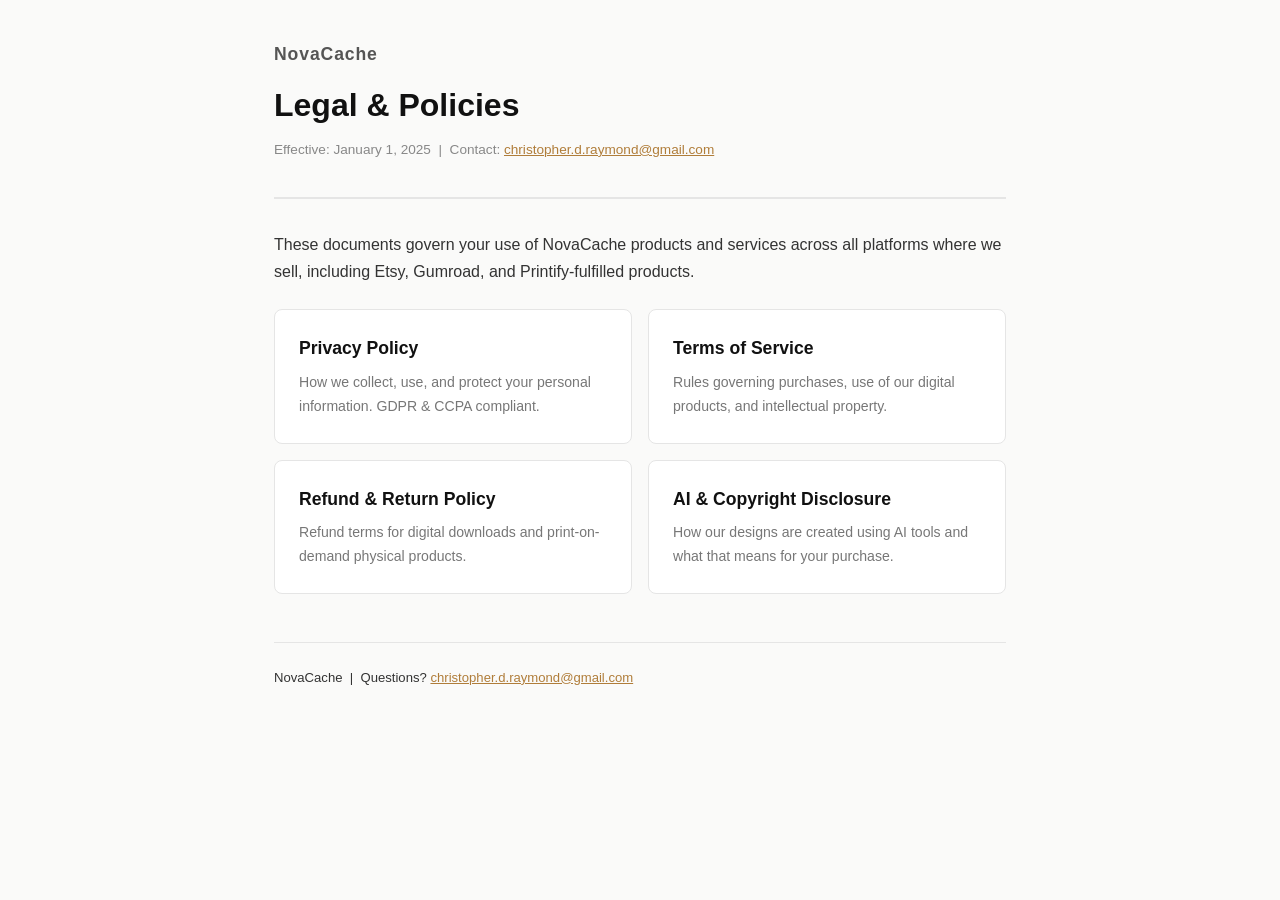
==== index.html @ 33d22eed "Add NovaCache legal documents" ====
<!DOCTYPE html>
<html lang="en">
<head>
<meta charset="UTF-8">
<meta name="viewport" content="width=device-width, initial-scale=1.0">
<title>Legal — NovaCache</title>
<link rel="stylesheet" href="_base.css">
<style>
.card-grid { display: grid; grid-template-columns: repeat(auto-fit, minmax(280px, 1fr)); gap: 1rem; margin-top: 1.5rem; }
.card { background: #fff; border: 1px solid #e5e5e5; border-radius: 8px; padding: 1.5rem; text-decoration: none; color: inherit; transition: box-shadow .15s; }
.card:hover { box-shadow: 0 4px 16px rgba(0,0,0,.08); border-color: #c9a96e; }
.card h2 { border: none; padding: 0; margin: 0 0 .4rem; font-size: 1.1rem; }
.card p { margin: 0; font-size: .88rem; color: #777; }
</style>
</head>
<body>
<div class="wrap">
  <header>
    <span class="brand">NovaCache</span>
    <h1>Legal &amp; Policies</h1>
    <p class="meta">Effective: January 1, 2025 &nbsp;|&nbsp; Contact: <a href="mailto:christopher.d.raymond@gmail.com">christopher.d.raymond@gmail.com</a></p>
  </header>

  <p>These documents govern your use of NovaCache products and services across all platforms where we sell, including Etsy, Gumroad, and Printify-fulfilled products.</p>

  <div class="card-grid">
    <a class="card" href="privacy-policy.html">
      <h2>Privacy Policy</h2>
      <p>How we collect, use, and protect your personal information. GDPR &amp; CCPA compliant.</p>
    </a>
    <a class="card" href="terms-of-service.html">
      <h2>Terms of Service</h2>
      <p>Rules governing purchases, use of our digital products, and intellectual property.</p>
    </a>
    <a class="card" href="refund-policy.html">
      <h2>Refund &amp; Return Policy</h2>
      <p>Refund terms for digital downloads and print-on-demand physical products.</p>
    </a>
    <a class="card" href="ai-disclosure.html">
      <h2>AI &amp; Copyright Disclosure</h2>
      <p>How our designs are created using AI tools and what that means for your purchase.</p>
    </a>
  </div>

  <footer>
    <p>NovaCache &nbsp;|&nbsp; Questions? <a href="mailto:christopher.d.raymond@gmail.com">christopher.d.raymond@gmail.com</a></p>
  </footer>
</div>
</body>
</html>
---- _base.css ----
/* NovaCache Legal Documents — shared styles */
*, *::before, *::after { box-sizing: border-box; margin: 0; padding: 0; }
body {
  font-family: -apple-system, BlinkMacSystemFont, "Segoe UI", Roboto, sans-serif;
  font-size: 16px; line-height: 1.7; color: #222;
  background: #fafaf9; padding: 0 1rem;
}
.wrap { max-width: 780px; margin: 0 auto; padding: 2.5rem 1.5rem 5rem; }
header { border-bottom: 2px solid #e5e5e5; padding-bottom: 1.5rem; margin-bottom: 2rem; }
header .brand { font-size: 1.1rem; font-weight: 700; letter-spacing: .05em; color: #555; text-decoration: none; }
header h1 { font-size: 2rem; font-weight: 800; margin-top: .5rem; color: #111; }
header .meta { font-size: .85rem; color: #888; margin-top: .35rem; }
h2 { font-size: 1.25rem; font-weight: 700; color: #111; margin: 2.5rem 0 .6rem; border-left: 4px solid #c9a96e; padding-left: .75rem; }
h3 { font-size: 1rem; font-weight: 700; color: #333; margin: 1.5rem 0 .4rem; }
p, li { margin-bottom: .75rem; color: #333; }
ul, ol { padding-left: 1.5rem; margin-bottom: .75rem; }
a { color: #b07d3a; }
.notice {
  background: #fff8ee; border: 1px solid #e8d5a3; border-radius: 6px;
  padding: 1rem 1.25rem; margin: 1.5rem 0; font-size: .92rem; color: #6b4c10;
}
footer { margin-top: 3rem; padding-top: 1.5rem; border-top: 1px solid #e5e5e5; font-size: .82rem; color: #aaa; }
footer a { color: #b07d3a; }
nav.breadcrumb { font-size: .82rem; color: #aaa; margin-bottom: 1rem; }
nav.breadcrumb a { color: #b07d3a; text-decoration: none; }
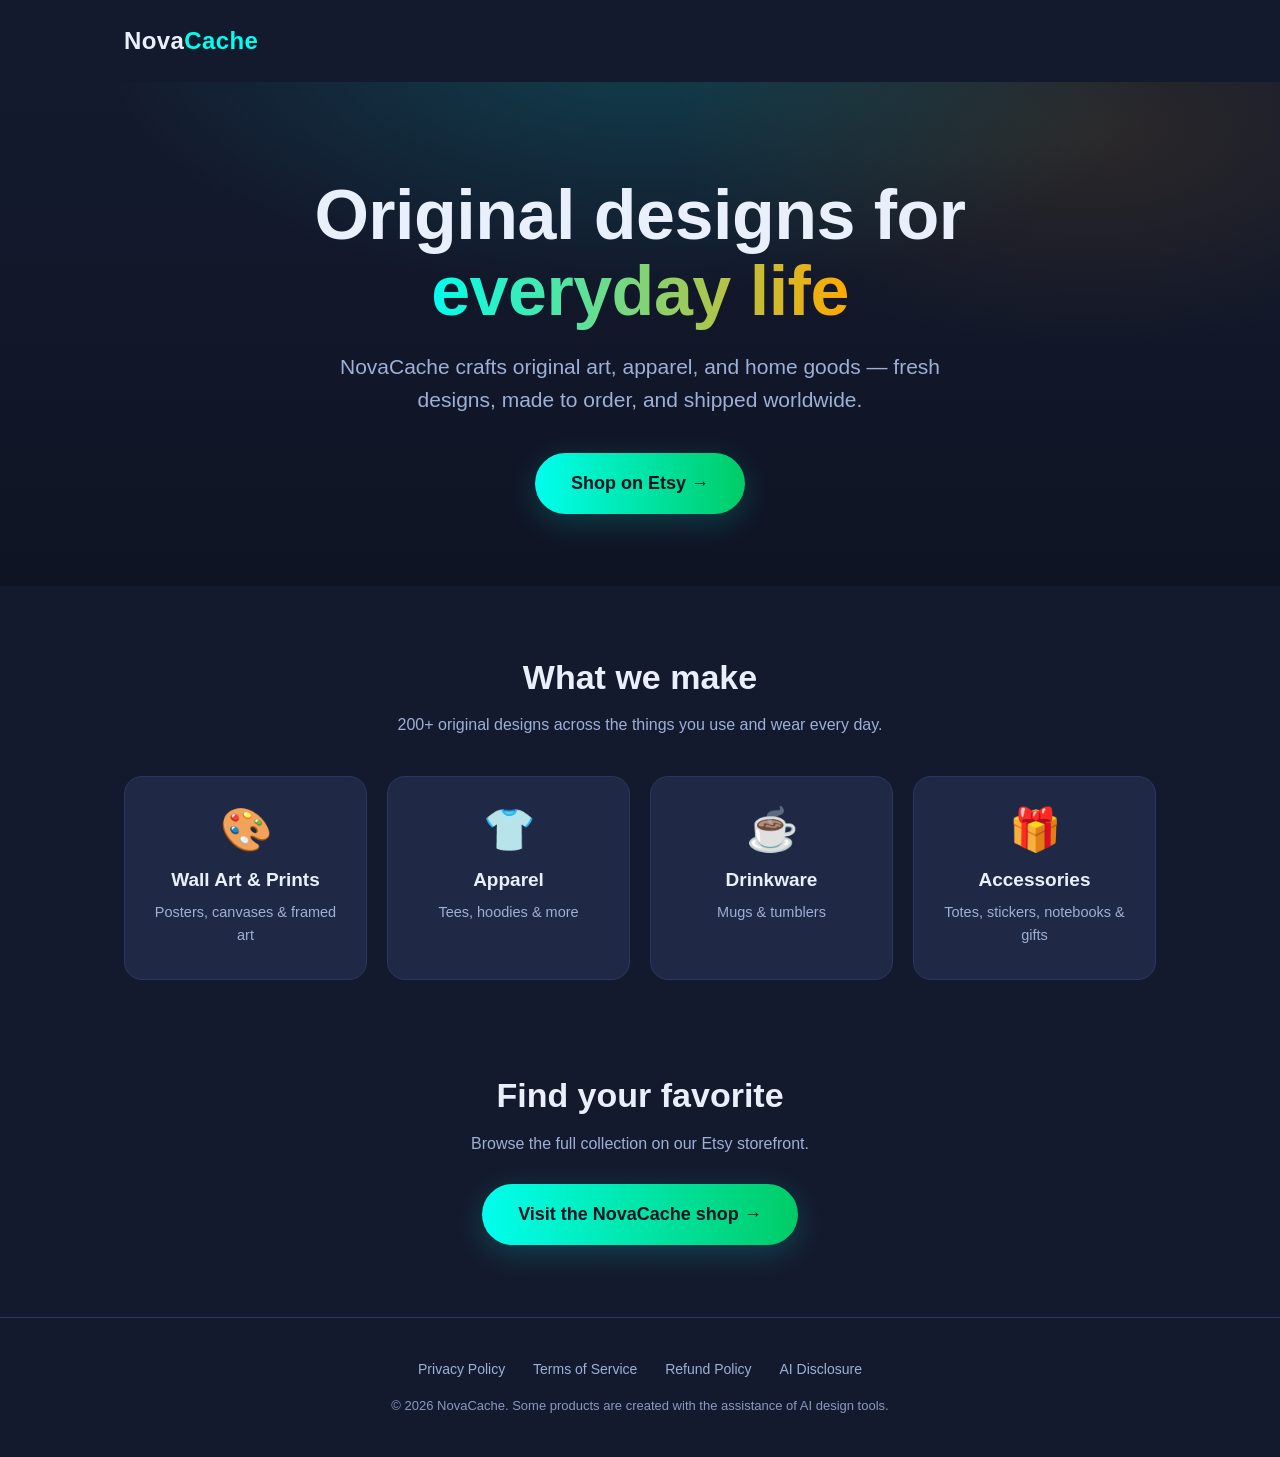
==== commit 5d967a99: "Add NovaCache landing page (drives to Etsy; legal in footer)" ====
--- a/index.html
+++ b/index.html
@@ -1,50 +1,94 @@
 <!DOCTYPE html>
 <html lang="en">
 <head>
-<meta charset="UTF-8">
-<meta name="viewport" content="width=device-width, initial-scale=1.0">
-<title>Legal — NovaCache</title>
-<link rel="stylesheet" href="_base.css">
-<style>
-.card-grid { display: grid; grid-template-columns: repeat(auto-fit, minmax(280px, 1fr)); gap: 1rem; margin-top: 1.5rem; }
-.card { background: #fff; border: 1px solid #e5e5e5; border-radius: 8px; padding: 1.5rem; text-decoration: none; color: inherit; transition: box-shadow .15s; }
-.card:hover { box-shadow: 0 4px 16px rgba(0,0,0,.08); border-color: #c9a96e; }
-.card h2 { border: none; padding: 0; margin: 0 0 .4rem; font-size: 1.1rem; }
-.card p { margin: 0; font-size: .88rem; color: #777; }
-</style>
+  <meta charset="UTF-8">
+  <meta name="viewport" content="width=device-width, initial-scale=1.0">
+  <title>NovaCache — Original Designs for Everyday Life</title>
+  <meta name="description" content="NovaCache crafts original art, apparel, drinkware, and accessories — fresh designs, made to order, shipped worldwide. Shop the collection on Etsy.">
+  <meta property="og:title" content="NovaCache — Original Designs for Everyday Life">
+  <meta property="og:description" content="Original art, apparel & home goods, made to order. Shop on Etsy.">
+  <meta property="og:type" content="website">
+  <style>
+    :root{
+      --navy:#141a2e; --navy2:#0f1424; --panel:#1f2945; --line:#2b3760;
+      --cyan:#00ffee; --green:#00cc66; --amber:#ffaa00;
+      --text:#eaf0fb; --mute:#9db0d6;
+    }
+    *{box-sizing:border-box;margin:0;padding:0}
+    html{scroll-behavior:smooth}
+    body{font-family:-apple-system,BlinkMacSystemFont,'Segoe UI',Roboto,Helvetica,Arial,sans-serif;
+      background:var(--navy);color:var(--text);line-height:1.6;-webkit-font-smoothing:antialiased}
+    a{color:var(--cyan);text-decoration:none}
+    .wrap{max-width:1080px;margin:0 auto;padding:0 24px}
+    header{padding:22px 0;position:relative;z-index:2}
+    .brand{font-weight:800;font-size:24px;letter-spacing:.4px}
+    .brand b{color:var(--cyan)}
+    .hero{position:relative;text-align:center;padding:96px 0 72px;overflow:hidden;
+      background:
+        radial-gradient(900px 420px at 50% -8%, rgba(0,255,238,.16), transparent 60%),
+        radial-gradient(700px 360px at 85% 10%, rgba(255,170,0,.10), transparent 60%),
+        linear-gradient(180deg, var(--navy), var(--navy2));}
+    .hero h1{font-size:clamp(38px,6.4vw,70px);font-weight:800;line-height:1.08;margin-bottom:20px;letter-spacing:-.5px}
+    .hero h1 .accent{background:linear-gradient(90deg,var(--cyan),var(--amber));
+      -webkit-background-clip:text;background-clip:text;color:transparent}
+    .hero p{font-size:clamp(17px,2.3vw,21px);color:var(--mute);max-width:660px;margin:0 auto 36px}
+    .btn{display:inline-block;background:linear-gradient(90deg,var(--cyan),var(--green));
+      color:#06121f;font-weight:800;padding:16px 36px;border-radius:44px;font-size:18px;
+      box-shadow:0 8px 30px rgba(0,255,238,.18);transition:transform .15s,opacity .15s}
+    .btn:hover{transform:translateY(-2px);opacity:.95}
+    section.cats{padding:64px 0 16px}
+    h2{text-align:center;font-size:clamp(26px,3.4vw,34px);font-weight:800;margin-bottom:8px}
+    .sub{text-align:center;color:var(--mute);margin-bottom:38px}
+    .grid{display:grid;grid-template-columns:repeat(auto-fit,minmax(210px,1fr));gap:20px}
+    .card{background:var(--panel);border:1px solid var(--line);border-radius:18px;
+      padding:32px 24px;text-align:center;transition:transform .15s,border-color .15s}
+    .card:hover{transform:translateY(-3px);border-color:var(--cyan)}
+    .card .ico{font-size:42px;line-height:1}
+    .card h3{margin:14px 0 6px;font-size:19px}
+    .card p{color:var(--mute);font-size:14.5px}
+    .band{text-align:center;padding:72px 0}
+    .band p{color:var(--mute);margin-bottom:28px}
+    footer{border-top:1px solid var(--line);padding:40px 0;color:var(--mute);font-size:14px}
+    .links{text-align:center;margin-bottom:16px}
+    .links a{margin:0 12px;color:var(--mute)}
+    .links a:hover{color:var(--cyan)}
+    .disc{text-align:center;font-size:13px;opacity:.85}
+  </style>
 </head>
 <body>
-<div class="wrap">
-  <header>
-    <span class="brand">NovaCache</span>
-    <h1>Legal &amp; Policies</h1>
-    <p class="meta">Effective: January 1, 2025 &nbsp;|&nbsp; Contact: <a href="mailto:christopher.d.raymond@gmail.com">christopher.d.raymond@gmail.com</a></p>
-  </header>
+  <header><div class="wrap"><div class="brand">Nova<b>Cache</b></div></div></header>
 
-  <p>These documents govern your use of NovaCache products and services across all platforms where we sell, including Etsy, Gumroad, and Printify-fulfilled products.</p>
+  <section class="hero"><div class="wrap">
+    <h1>Original designs for<br><span class="accent">everyday life</span></h1>
+    <p>NovaCache crafts original art, apparel, and home goods — fresh designs, made to order, and shipped worldwide.</p>
+    <a class="btn" href="https://www.etsy.com/shop/NovaCache" target="_blank" rel="noopener">Shop on Etsy &rarr;</a>
+  </div></section>
 
-  <div class="card-grid">
-    <a class="card" href="privacy-policy.html">
-      <h2>Privacy Policy</h2>
-      <p>How we collect, use, and protect your personal information. GDPR &amp; CCPA compliant.</p>
-    </a>
-    <a class="card" href="terms-of-service.html">
-      <h2>Terms of Service</h2>
-      <p>Rules governing purchases, use of our digital products, and intellectual property.</p>
-    </a>
-    <a class="card" href="refund-policy.html">
-      <h2>Refund &amp; Return Policy</h2>
-      <p>Refund terms for digital downloads and print-on-demand physical products.</p>
-    </a>
-    <a class="card" href="ai-disclosure.html">
-      <h2>AI &amp; Copyright Disclosure</h2>
-      <p>How our designs are created using AI tools and what that means for your purchase.</p>
-    </a>
-  </div>
+  <section class="cats"><div class="wrap">
+    <h2>What we make</h2>
+    <p class="sub">200+ original designs across the things you use and wear every day.</p>
+    <div class="grid">
+      <div class="card"><div class="ico">&#127912;</div><h3>Wall Art &amp; Prints</h3><p>Posters, canvases &amp; framed art</p></div>
+      <div class="card"><div class="ico">&#128085;</div><h3>Apparel</h3><p>Tees, hoodies &amp; more</p></div>
+      <div class="card"><div class="ico">&#9749;</div><h3>Drinkware</h3><p>Mugs &amp; tumblers</p></div>
+      <div class="card"><div class="ico">&#127873;</div><h3>Accessories</h3><p>Totes, stickers, notebooks &amp; gifts</p></div>
+    </div>
+  </div></section>
 
-  <footer>
-    <p>NovaCache &nbsp;|&nbsp; Questions? <a href="mailto:christopher.d.raymond@gmail.com">christopher.d.raymond@gmail.com</a></p>
-  </footer>
-</div>
+  <section class="band"><div class="wrap">
+    <h2>Find your favorite</h2>
+    <p>Browse the full collection on our Etsy storefront.</p>
+    <a class="btn" href="https://www.etsy.com/shop/NovaCache" target="_blank" rel="noopener">Visit the NovaCache shop &rarr;</a>
+  </div></section>
+
+  <footer><div class="wrap">
+    <div class="links">
+      <a href="privacy-policy.html">Privacy Policy</a>
+      <a href="terms-of-service.html">Terms of Service</a>
+      <a href="refund-policy.html">Refund Policy</a>
+      <a href="ai-disclosure.html">AI Disclosure</a>
+    </div>
+    <p class="disc">&copy; 2026 NovaCache. Some products are created with the assistance of AI design tools.</p>
+  </div></footer>
 </body>
 </html>
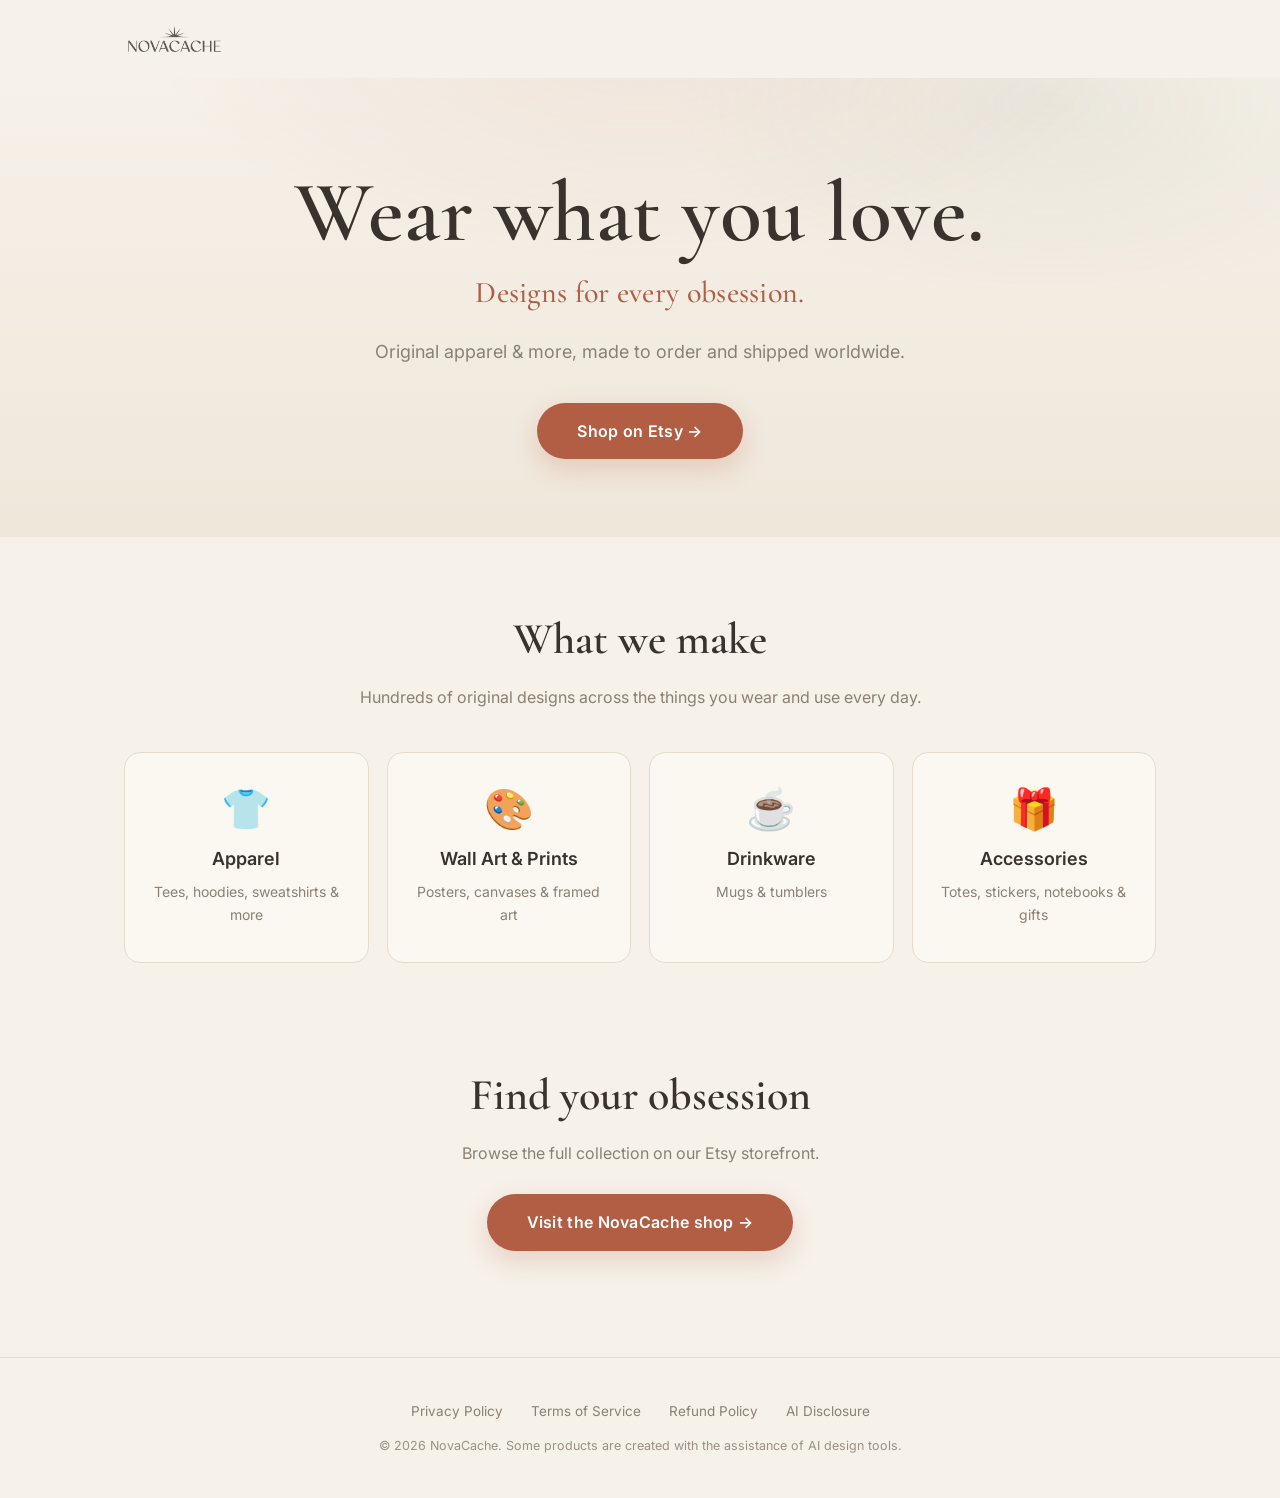
==== commit b7ae447e: "Rebrand homepage to warm apparel identity (logo, palette, tagline) Replace the old neon navy/cyan la" ====
--- a/index.html
+++ b/index.html
@@ -3,80 +3,82 @@
 <head>
   <meta charset="UTF-8">
   <meta name="viewport" content="width=device-width, initial-scale=1.0">
-  <title>NovaCache — Original Designs for Everyday Life</title>
-  <meta name="description" content="NovaCache crafts original art, apparel, drinkware, and accessories — fresh designs, made to order, shipped worldwide. Shop the collection on Etsy.">
-  <meta property="og:title" content="NovaCache — Original Designs for Everyday Life">
-  <meta property="og:description" content="Original art, apparel & home goods, made to order. Shop on Etsy.">
+  <title>NovaCache — Wear What You Love</title>
+  <meta name="description" content="NovaCache makes original, made-to-order apparel and more — designs for every obsession, shipped worldwide. Shop the collection on Etsy.">
+  <meta property="og:title" content="NovaCache — Wear What You Love">
+  <meta property="og:description" content="Original apparel & more, made to order. Designs for every obsession. Shop on Etsy.">
   <meta property="og:type" content="website">
+  <link rel="preconnect" href="https://fonts.googleapis.com">
+  <link rel="preconnect" href="https://fonts.gstatic.com" crossorigin>
+  <link href="https://fonts.googleapis.com/css2?family=Cormorant+Garamond:wght@500;600&family=Inter:wght@400;500;600&display=swap" rel="stylesheet">
   <style>
     :root{
-      --navy:#141a2e; --navy2:#0f1424; --panel:#1f2945; --line:#2b3760;
-      --cyan:#00ffee; --green:#00cc66; --amber:#ffaa00;
-      --text:#eaf0fb; --mute:#9db0d6;
+      --cream:#F6F1E9; --cream2:#EFE7DA; --panel:#FBF8F2; --line:#E5DCCD;
+      --ink:#3A322C; --terra:#B25E44; --terra-d:#9D4F38; --sage:#6E8464; --gold:#BE8C49; --mute:#8C8073;
     }
     *{box-sizing:border-box;margin:0;padding:0}
     html{scroll-behavior:smooth}
-    body{font-family:-apple-system,BlinkMacSystemFont,'Segoe UI',Roboto,Helvetica,Arial,sans-serif;
-      background:var(--navy);color:var(--text);line-height:1.6;-webkit-font-smoothing:antialiased}
-    a{color:var(--cyan);text-decoration:none}
+    body{font-family:'Inter',-apple-system,BlinkMacSystemFont,'Segoe UI',Roboto,sans-serif;
+      background:var(--cream);color:var(--ink);line-height:1.65;-webkit-font-smoothing:antialiased}
+    .serif{font-family:'Cormorant Garamond',Georgia,serif}
+    a{color:var(--terra);text-decoration:none}
     .wrap{max-width:1080px;margin:0 auto;padding:0 24px}
-    header{padding:22px 0;position:relative;z-index:2}
-    .brand{font-weight:800;font-size:24px;letter-spacing:.4px}
-    .brand b{color:var(--cyan)}
-    .hero{position:relative;text-align:center;padding:96px 0 72px;overflow:hidden;
+    header{padding:22px 0}
+    header .logo{height:34px;display:block}
+    .hero{text-align:center;padding:92px 0 78px;
       background:
-        radial-gradient(900px 420px at 50% -8%, rgba(0,255,238,.16), transparent 60%),
-        radial-gradient(700px 360px at 85% 10%, rgba(255,170,0,.10), transparent 60%),
-        linear-gradient(180deg, var(--navy), var(--navy2));}
-    .hero h1{font-size:clamp(38px,6.4vw,70px);font-weight:800;line-height:1.08;margin-bottom:20px;letter-spacing:-.5px}
-    .hero h1 .accent{background:linear-gradient(90deg,var(--cyan),var(--amber));
-      -webkit-background-clip:text;background-clip:text;color:transparent}
-    .hero p{font-size:clamp(17px,2.3vw,21px);color:var(--mute);max-width:660px;margin:0 auto 36px}
-    .btn{display:inline-block;background:linear-gradient(90deg,var(--cyan),var(--green));
-      color:#06121f;font-weight:800;padding:16px 36px;border-radius:44px;font-size:18px;
-      box-shadow:0 8px 30px rgba(0,255,238,.18);transition:transform .15s,opacity .15s}
-    .btn:hover{transform:translateY(-2px);opacity:.95}
-    section.cats{padding:64px 0 16px}
-    h2{text-align:center;font-size:clamp(26px,3.4vw,34px);font-weight:800;margin-bottom:8px}
-    .sub{text-align:center;color:var(--mute);margin-bottom:38px}
-    .grid{display:grid;grid-template-columns:repeat(auto-fit,minmax(210px,1fr));gap:20px}
-    .card{background:var(--panel);border:1px solid var(--line);border-radius:18px;
-      padding:32px 24px;text-align:center;transition:transform .15s,border-color .15s}
-    .card:hover{transform:translateY(-3px);border-color:var(--cyan)}
-    .card .ico{font-size:42px;line-height:1}
-    .card h3{margin:14px 0 6px;font-size:19px}
-    .card p{color:var(--mute);font-size:14.5px}
-    .band{text-align:center;padding:72px 0}
+        radial-gradient(820px 380px at 50% -10%, rgba(178,94,68,.09), transparent 60%),
+        radial-gradient(620px 320px at 82% 6%, rgba(110,132,100,.09), transparent 60%),
+        linear-gradient(180deg, var(--cream), var(--cream2));}
+    .hero h1{font-weight:600;font-size:clamp(44px,8vw,86px);line-height:1.02;letter-spacing:.5px;margin-bottom:10px}
+    .hero .tagline{font-size:clamp(20px,3vw,30px);color:var(--terra);font-weight:500;letter-spacing:.3px;margin-bottom:20px}
+    .hero p{font-size:clamp(15px,2vw,18px);color:var(--mute);max-width:560px;margin:0 auto 36px}
+    .btn{display:inline-block;background:var(--terra);color:#fff;font-weight:600;
+      padding:15px 40px;border-radius:40px;font-size:16px;letter-spacing:.3px;
+      box-shadow:0 10px 26px rgba(178,94,68,.22);transition:transform .15s,background .15s}
+    .btn:hover{transform:translateY(-2px);background:var(--terra-d)}
+    section.cats{padding:66px 0 16px}
+    h2{text-align:center;font-weight:600;font-size:clamp(30px,3.8vw,44px);margin-bottom:8px}
+    .sub{text-align:center;color:var(--mute);margin-bottom:42px}
+    .grid{display:grid;grid-template-columns:repeat(auto-fit,minmax(210px,1fr));gap:18px}
+    .card{background:var(--panel);border:1px solid var(--line);border-radius:16px;
+      padding:36px 22px;text-align:center;transition:transform .15s,border-color .15s,box-shadow .15s}
+    .card:hover{transform:translateY(-3px);border-color:var(--terra);box-shadow:0 12px 26px rgba(58,50,44,.07)}
+    .card .ico{font-size:40px;line-height:1}
+    .card h3{margin:15px 0 6px;font-size:18px;font-weight:600}
+    .card p{color:var(--mute);font-size:14px}
+    .band{text-align:center;padding:80px 0}
     .band p{color:var(--mute);margin-bottom:28px}
-    footer{border-top:1px solid var(--line);padding:40px 0;color:var(--mute);font-size:14px}
-    .links{text-align:center;margin-bottom:16px}
+    footer{border-top:1px solid var(--line);padding:42px 0;color:var(--mute);font-size:13.5px;margin-top:26px}
+    .links{text-align:center;margin-bottom:14px}
     .links a{margin:0 12px;color:var(--mute)}
-    .links a:hover{color:var(--cyan)}
-    .disc{text-align:center;font-size:13px;opacity:.85}
+    .links a:hover{color:var(--terra)}
+    .disc{text-align:center;font-size:12.5px;opacity:.85}
   </style>
 </head>
 <body>
-  <header><div class="wrap"><div class="brand">Nova<b>Cache</b></div></div></header>
+  <header><div class="wrap"><img class="logo" src="logo.png" alt="NovaCache"></div></header>
 
   <section class="hero"><div class="wrap">
-    <h1>Original designs for<br><span class="accent">everyday life</span></h1>
-    <p>NovaCache crafts original art, apparel, and home goods — fresh designs, made to order, and shipped worldwide.</p>
+    <h1 class="serif">Wear what you&nbsp;love.</h1>
+    <p class="tagline serif">Designs for every obsession.</p>
+    <p>Original apparel &amp; more, made to order and shipped worldwide.</p>
     <a class="btn" href="https://www.etsy.com/shop/NovaCache" target="_blank" rel="noopener">Shop on Etsy &rarr;</a>
   </div></section>
 
   <section class="cats"><div class="wrap">
-    <h2>What we make</h2>
-    <p class="sub">200+ original designs across the things you use and wear every day.</p>
+    <h2 class="serif">What we make</h2>
+    <p class="sub">Hundreds of original designs across the things you wear and use every day.</p>
     <div class="grid">
+      <div class="card"><div class="ico">&#128085;</div><h3>Apparel</h3><p>Tees, hoodies, sweatshirts &amp; more</p></div>
       <div class="card"><div class="ico">&#127912;</div><h3>Wall Art &amp; Prints</h3><p>Posters, canvases &amp; framed art</p></div>
-      <div class="card"><div class="ico">&#128085;</div><h3>Apparel</h3><p>Tees, hoodies &amp; more</p></div>
       <div class="card"><div class="ico">&#9749;</div><h3>Drinkware</h3><p>Mugs &amp; tumblers</p></div>
       <div class="card"><div class="ico">&#127873;</div><h3>Accessories</h3><p>Totes, stickers, notebooks &amp; gifts</p></div>
     </div>
   </div></section>
 
   <section class="band"><div class="wrap">
-    <h2>Find your favorite</h2>
+    <h2 class="serif">Find your obsession</h2>
     <p>Browse the full collection on our Etsy storefront.</p>
     <a class="btn" href="https://www.etsy.com/shop/NovaCache" target="_blank" rel="noopener">Visit the NovaCache shop &rarr;</a>
   </div></section>
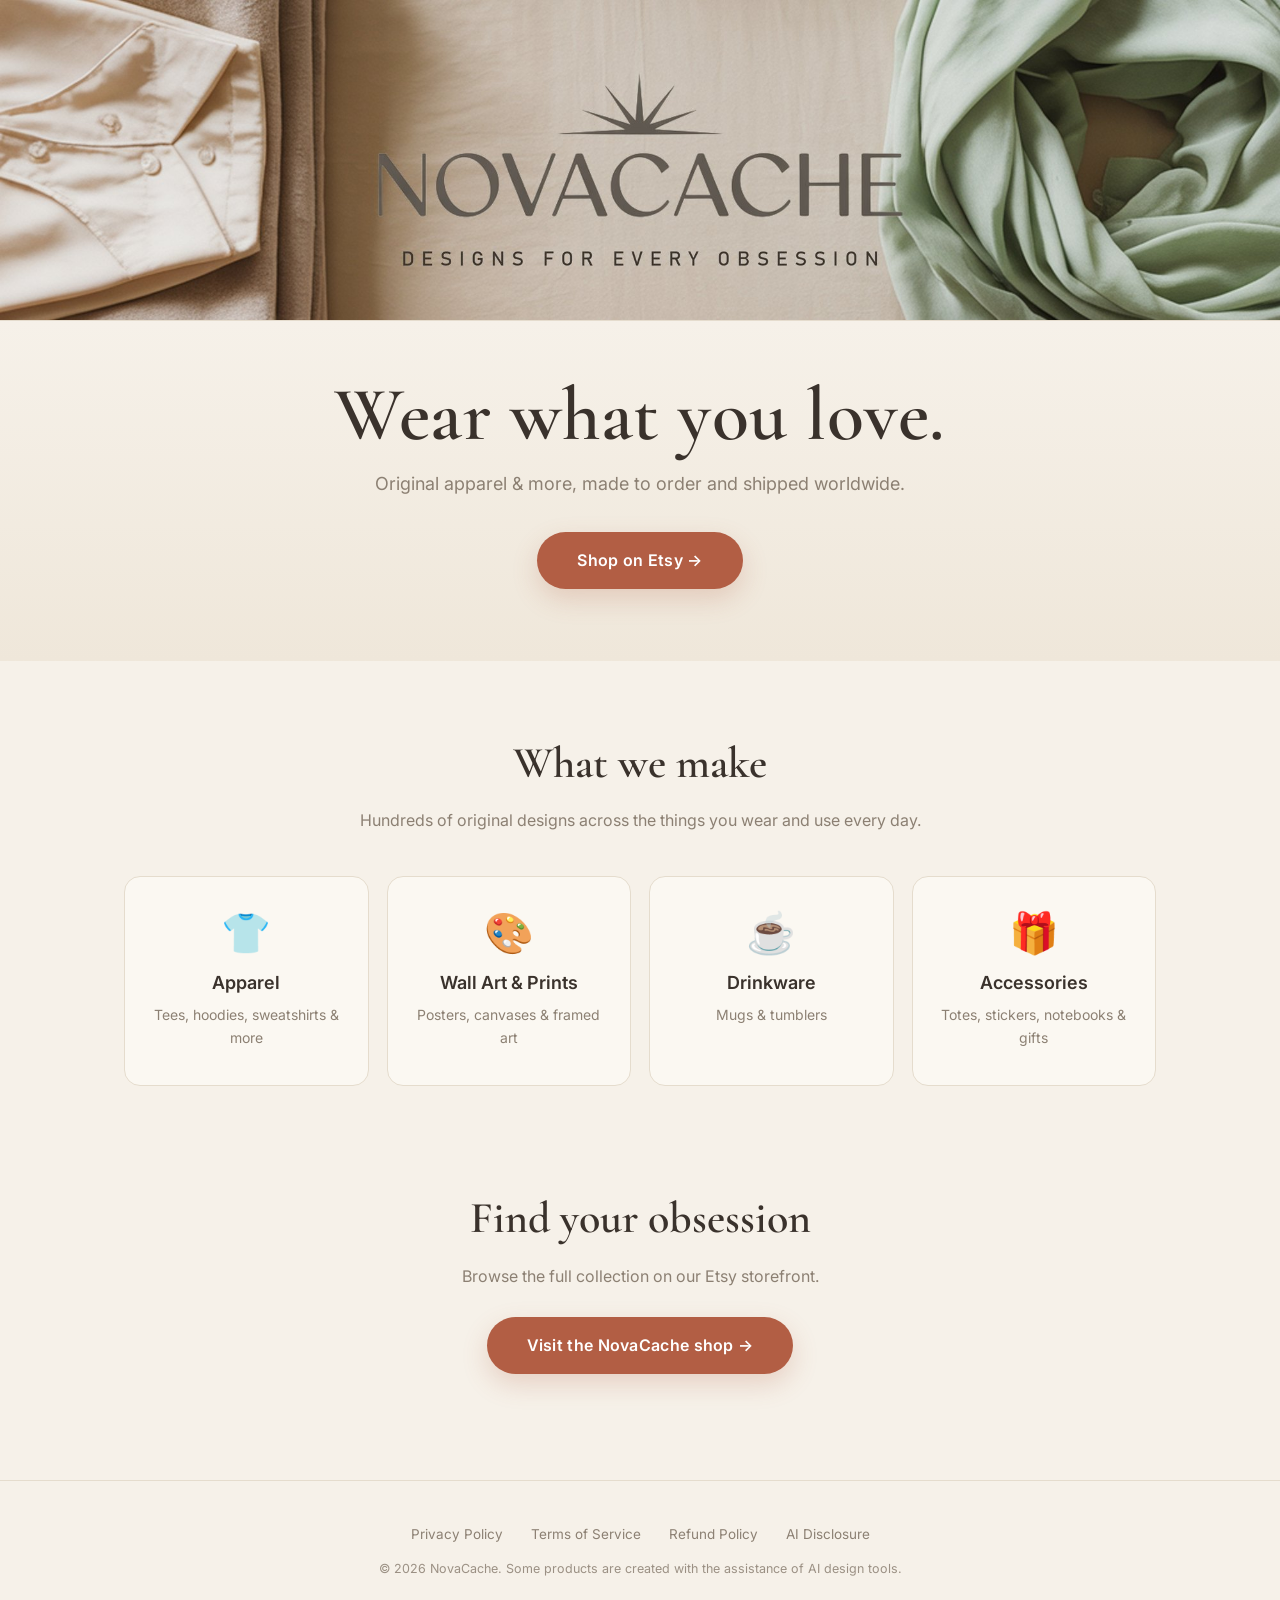
==== commit 4c96d761: "Homepage: use banner 1 full-width across the top instead of the small logo The folded-apparel banner" ====
--- a/index.html
+++ b/index.html
@@ -23,16 +23,11 @@
     .serif{font-family:'Cormorant Garamond',Georgia,serif}
     a{color:var(--terra);text-decoration:none}
     .wrap{max-width:1080px;margin:0 auto;padding:0 24px}
-    header{padding:22px 0}
-    header .logo{height:34px;display:block}
-    .hero{text-align:center;padding:92px 0 78px;
-      background:
-        radial-gradient(820px 380px at 50% -10%, rgba(178,94,68,.09), transparent 60%),
-        radial-gradient(620px 320px at 82% 6%, rgba(110,132,100,.09), transparent 60%),
-        linear-gradient(180deg, var(--cream), var(--cream2));}
-    .hero h1{font-weight:600;font-size:clamp(44px,8vw,86px);line-height:1.02;letter-spacing:.5px;margin-bottom:10px}
-    .hero .tagline{font-size:clamp(20px,3vw,30px);color:var(--terra);font-weight:500;letter-spacing:.3px;margin-bottom:20px}
-    .hero p{font-size:clamp(15px,2vw,18px);color:var(--mute);max-width:560px;margin:0 auto 36px}
+    .topbanner{width:100%;line-height:0;background:var(--cream2);border-bottom:1px solid var(--line)}
+    .topbanner img{width:100%;height:auto;display:block}
+    .hero{text-align:center;padding:56px 0 72px;background:linear-gradient(180deg, var(--cream), var(--cream2))}
+    .hero h1{font-weight:600;font-size:clamp(40px,7vw,76px);line-height:1.02;letter-spacing:.5px;margin-bottom:14px}
+    .hero p{font-size:clamp(15px,2vw,18px);color:var(--mute);max-width:560px;margin:0 auto 34px}
     .btn{display:inline-block;background:var(--terra);color:#fff;font-weight:600;
       padding:15px 40px;border-radius:40px;font-size:16px;letter-spacing:.3px;
       box-shadow:0 10px 26px rgba(178,94,68,.22);transition:transform .15s,background .15s}
@@ -57,11 +52,10 @@
   </style>
 </head>
 <body>
-  <header><div class="wrap"><img class="logo" src="logo.png" alt="NovaCache"></div></header>
+  <div class="topbanner"><img src="banner.jpg" alt="NovaCache — Designs for every obsession"></div>
 
   <section class="hero"><div class="wrap">
     <h1 class="serif">Wear what you&nbsp;love.</h1>
-    <p class="tagline serif">Designs for every obsession.</p>
     <p>Original apparel &amp; more, made to order and shipped worldwide.</p>
     <a class="btn" href="https://www.etsy.com/shop/NovaCache" target="_blank" rel="noopener">Shop on Etsy &rarr;</a>
   </div></section>
